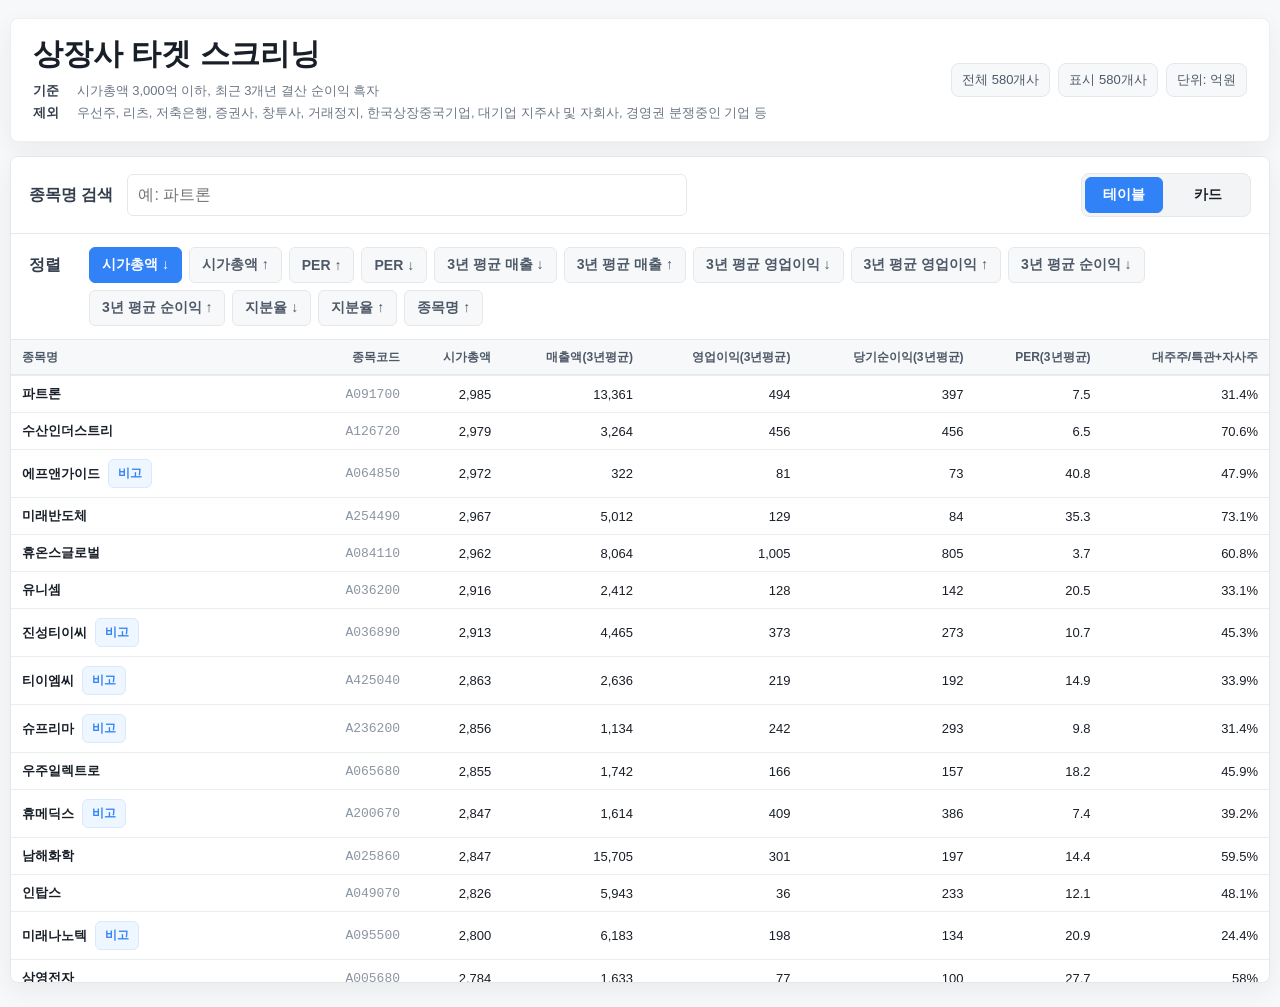
==== index.html @ 7d937a3d "Add files via upload" ====
<!doctype html>
<html lang="ko">
<head>
  <meta charset="utf-8">
  <meta name="viewport" content="width=device-width, initial-scale=1">
  <title>상장사 타겟 스크리닝</title>
  <link rel="stylesheet" href="styles.css">
</head>
<body>
  <main class="shell">
    <header class="topbar">
      <div>
        <h1>상장사 타겟 스크리닝</h1>
        <div class="criteria">
          <p><strong>기준</strong> 시가총액 3,000억 이하, 최근 3개년 결산 순이익 흑자</p>
          <p><strong>제외</strong> 우선주, 리츠, 저축은행, 증권사, 창투사, 거래정지, 한국상장중국기업, 대기업 지주사 및 자회사, 경영권 분쟁중인 기업 등</p>
        </div>
      </div>
      <div class="meta">
        <span id="rowCount">전체 0개사</span>
        <span id="visibleCount">표시 0개사</span>
        <span>단위: 억원</span>
      </div>
    </header>

    <section class="workspace">
      <section class="results" aria-label="List 탭 데이터">
        <div class="searchbar" aria-label="검색">
          <label for="searchInput">종목명 검색</label>
          <input id="searchInput" type="search" placeholder="예: 파트론">
          <div class="view-tabs" role="tablist" aria-label="보기 전환">
            <button class="active" id="tableViewBtn" type="button">테이블</button>
            <button id="cardViewBtn" type="button">카드</button>
          </div>
        </div>

        <div class="sort-panel" aria-label="정렬 기준">
          <span class="sort-label">정렬</span>
          <div class="sort-actions">
            <button type="button" class="sort-btn active" data-sort="marketCap-desc">시가총액 ↓</button>
            <button type="button" class="sort-btn" data-sort="marketCap-asc">시가총액 ↑</button>
            <button type="button" class="sort-btn" data-sort="avgPer-asc">PER ↑</button>
            <button type="button" class="sort-btn" data-sort="avgPer-desc">PER ↓</button>
            <button type="button" class="sort-btn" data-sort="avgRevenue-desc">3년 평균 매출 ↓</button>
            <button type="button" class="sort-btn" data-sort="avgRevenue-asc">3년 평균 매출 ↑</button>
            <button type="button" class="sort-btn" data-sort="avgOperatingProfit-desc">3년 평균 영업이익 ↓</button>
            <button type="button" class="sort-btn" data-sort="avgOperatingProfit-asc">3년 평균 영업이익 ↑</button>
            <button type="button" class="sort-btn" data-sort="avgNetIncome-desc">3년 평균 순이익 ↓</button>
            <button type="button" class="sort-btn" data-sort="avgNetIncome-asc">3년 평균 순이익 ↑</button>
            <button type="button" class="sort-btn" data-sort="majorShareholderRatio-desc">지분율 ↓</button>
            <button type="button" class="sort-btn" data-sort="majorShareholderRatio-asc">지분율 ↑</button>
            <button type="button" class="sort-btn" data-sort="name-asc">종목명 ↑</button>
          </div>
        </div>

        <div class="table-wrap" id="tableWrap">
          <table>
            <thead>
              <tr>
                <th>종목명</th>
                <th>종목코드</th>
                <th>시가총액</th>
                <th>매출액(3년평균)</th>
                <th>영업이익(3년평균)</th>
                <th>당기순이익(3년평균)</th>
                <th>PER(3년평균)</th>
                <th>대주주/특관+자사주</th>
              </tr>
            </thead>
            <tbody id="resultBody"></tbody>
          </table>
        </div>

        <div class="cards hidden" id="cardWrap"></div>
      </section>
    </section>
  </main>

  <div class="note-modal hidden" id="noteModal" role="dialog" aria-modal="true" aria-labelledby="noteTitle">
    <div class="note-dialog">
      <div class="note-dialog-head">
        <h2 id="noteTitle">비고</h2>
        <button type="button" id="noteClose" aria-label="닫기">닫기</button>
      </div>
      <p id="noteText"></p>
    </div>
  </div>

  <script src="data.js"></script>
  <script src="app.js"></script>
</body>
</html>
---- styles.css ----
:root {
  color-scheme: light;
  --ink: #191f28;
  --muted: #8b95a1;
  --line: #e5e8eb;
  --surface: #ffffff;
  --soft: #f2f4f6;
  --soft-2: #f9fafb;
  --green: #3182f6;
  --blue: #3182f6;
  --navy: #191f28;
  --gold: #9b6a19;
  --shadow: 0 8px 24px rgba(25, 31, 40, .06);
}

* { box-sizing: border-box; }

body {
  margin: 0;
  font-family: "Malgun Gothic", "Apple SD Gothic Neo", "Segoe UI", Arial, sans-serif;
  color: var(--ink);
  background: #f7f8fa;
}

button, input, select {
  font: inherit;
}

.shell {
  width: calc(100% - 20px);
  max-width: 1920px;
  margin: 0 auto;
  padding: 18px 0 24px;
}

.topbar {
  min-height: 86px;
  display: flex;
  align-items: center;
  justify-content: space-between;
  gap: 20px;
  padding: 18px 22px;
  background: var(--surface);
  border: 1px solid #edf0f2;
  border-radius: 8px;
  box-shadow: var(--shadow);
}

h1, h2, p { margin: 0; }

h1 {
  font-size: clamp(22px, 2.6vw, 30px);
  line-height: 1.15;
  letter-spacing: 0;
}

.criteria {
  display: grid;
  gap: 4px;
  margin-top: 10px;
  color: #6b7684;
  font-size: 13px;
  line-height: 1.45;
}

.criteria strong {
  display: inline-block;
  min-width: 34px;
  margin-right: 6px;
  color: #333d4b;
}

.meta {
  display: flex;
  flex-wrap: wrap;
  justify-content: flex-end;
  gap: 8px;
}

.meta span {
  padding: 7px 10px;
  border: 1px solid var(--line);
  border-radius: 8px;
  background: #f7f8fa;
  color: #4e5968;
  font-size: 13px;
  white-space: nowrap;
}

.workspace {
  display: block;
  margin-top: 14px;
}

.results {
  background: var(--surface);
  border: 1px solid var(--line);
  border-radius: 8px;
  box-shadow: var(--shadow);
}

label, .label {
  display: block;
  color: #2b3934;
  font-size: 13px;
  font-weight: 700;
}

input, select {
  width: 100%;
  height: 38px;
  margin-top: 7px;
  padding: 8px 10px;
  color: var(--ink);
  background: #ffffff;
  border: 1px solid var(--line);
  border-radius: 6px;
  outline: none;
}

input:focus, select:focus {
  border-color: var(--blue);
  box-shadow: 0 0 0 3px rgba(37, 99, 166, .14);
}

.searchbar {
  display: grid;
  grid-template-columns: auto minmax(360px, 560px) 1fr;
  align-items: center;
  gap: 14px;
  padding: 16px 18px;
  border-bottom: 1px solid var(--line);
  background: #ffffff;
}

.searchbar label {
  align-self: center;
  color: #333d4b;
  font-size: 16px;
  font-weight: 800;
}

.searchbar input {
  height: 42px;
  margin-top: 0;
  font-size: 16px;
}

button {
  min-height: 34px;
  padding: 7px 11px;
  border: 1px solid var(--line);
  border-radius: 6px;
  background: #f7faf8;
  color: var(--ink);
  cursor: pointer;
}

button:hover { border-color: #9fb1a9; }

.view-tabs button.active {
  color: #fff;
  border-color: var(--blue);
  background: var(--blue);
}

.results {
  min-width: 0;
  overflow: hidden;
}

.result-head {
  display: flex;
  align-items: center;
  justify-content: space-between;
  gap: 16px;
  padding: 15px 18px;
  border-bottom: 1px solid var(--line);
  background: linear-gradient(180deg, #ffffff 0%, #fbfcfb 100%);
}

h2 {
  font-size: 18px;
  line-height: 1.2;
}

#activeFilters {
  margin-top: 5px;
  color: var(--muted);
  font-size: 13px;
}

.view-tabs {
  display: flex;
  gap: 6px;
  justify-self: end;
  padding: 3px;
  border: 1px solid var(--line);
  border-radius: 8px;
  background: #f2f4f6;
}

.view-tabs button {
  min-width: 78px;
  min-height: 36px;
  border-color: transparent;
  background: transparent;
  font-size: 14px;
  font-weight: 700;
}

.sort-panel {
  display: flex;
  align-items: flex-start;
  gap: 12px;
  padding: 13px 18px;
  border-bottom: 1px solid var(--line);
  background: #ffffff;
}

.sort-label {
  flex: 0 0 auto;
  min-width: 48px;
  padding-top: 8px;
  color: #333d4b;
  font-size: 16px;
  font-weight: 900;
}

.sort-actions {
  display: flex;
  flex-wrap: wrap;
  gap: 7px;
}

.sort-btn {
  min-height: 36px;
  padding: 7px 12px;
  color: #4e5968;
  background: #f7f8fa;
  border-color: var(--line);
  font-size: 14px;
  font-weight: 700;
}

.sort-btn.active {
  color: #fff;
  background: var(--blue);
  border-color: var(--blue);
}

.table-wrap {
  overflow: auto;
  max-height: calc(100vh - 258px);
  background: #fff;
}

table {
  width: max-content;
  min-width: 100%;
  border-collapse: separate;
  border-spacing: 0;
  font-size: 13px;
}

th, td {
  padding: 9px 11px;
  border-bottom: 1px solid #e8eeeb;
  text-align: right;
  white-space: nowrap;
  vertical-align: middle;
}

th {
  position: sticky;
  top: 0;
  z-index: 1;
  color: #4e5968;
  background: #f7f8fa;
  font-size: 12px;
  font-weight: 800;
  box-shadow: inset 0 -1px 0 var(--line);
}

th:nth-child(1),
td:nth-child(1) {
  text-align: left;
}

tbody tr:hover { background: #f9fafb; }

.watch {
  width: 34px;
  min-height: 30px;
  padding: 0;
  color: var(--gold);
  background: #fffaf0;
  border-color: #ead9b7;
}

.watch.on {
  color: #fff;
  background: var(--gold);
  border-color: var(--gold);
}

.score {
  display: inline-block;
  min-width: 42px;
  padding: 5px 8px;
  border-radius: 999px;
  color: #fff;
  background: var(--blue);
  text-align: center;
  font-weight: 800;
}

.name {
  display: flex;
  align-items: center;
  gap: 8px;
  font-weight: 700;
}

.code {
  color: var(--muted);
  font-family: Consolas, "Segoe UI", monospace;
}

.note-btn {
  min-height: 28px;
  padding: 5px 9px;
  color: var(--blue);
  background: #eef6ff;
  border-color: #d8e9ff;
  font-size: 12px;
  font-weight: 800;
  flex: 0 0 auto;
}

.no-note {
  display: none;
  color: #b0b8c1;
  font-size: 13px;
}

.cards {
  display: grid;
  grid-template-columns: repeat(auto-fill, minmax(430px, 1fr));
  gap: 12px;
  padding: 14px;
}

.cards.hidden, .hidden { display: none; }

.company-card {
  min-height: 204px;
  padding: 14px;
  border: 1px solid var(--line);
  border-radius: 8px;
  background: #ffffff;
  box-shadow: 0 8px 18px rgba(25, 31, 40, .05);
}

.card-top {
  display: flex;
  align-items: flex-start;
  justify-content: space-between;
  gap: 12px;
}

.card-actions {
  display: flex;
  align-items: center;
  gap: 8px;
}

.card-top h3 {
  margin: 0 0 4px;
  font-size: 18px;
  line-height: 1.2;
}

.per-chip {
  flex: 0 0 auto;
  padding: 6px 9px;
  color: #fff;
  background: var(--blue);
  border-radius: 999px;
  font-size: 12px;
  line-height: 1;
}

.card-grid {
  display: grid;
  grid-template-columns: 1fr 1fr;
  gap: 9px 12px;
  margin-top: 14px;
}

.card-grid span {
  display: block;
  color: var(--muted);
  font-size: 12px;
}

.card-grid strong {
  display: block;
  margin-top: 3px;
  font-size: 15px;
}

.empty {
  padding: 46px;
  text-align: center;
  color: var(--muted);
}

.note-modal {
  position: fixed;
  inset: 0;
  z-index: 20;
  display: grid;
  place-items: center;
  padding: 20px;
  background: rgba(25, 31, 40, .36);
}

.note-modal.hidden {
  display: none;
}

.note-dialog {
  width: min(560px, 100%);
  padding: 18px;
  background: #fff;
  border-radius: 8px;
  box-shadow: 0 18px 44px rgba(25, 31, 40, .18);
}

.note-dialog-head {
  display: flex;
  align-items: center;
  justify-content: space-between;
  gap: 12px;
  margin-bottom: 14px;
}

.note-dialog-head h2 {
  font-size: 18px;
}

#noteClose {
  min-height: 32px;
}

#noteText {
  color: #333d4b;
  font-size: 15px;
  line-height: 1.65;
  word-break: keep-all;
}

@media (max-width: 980px) {
  .shell { width: min(100% - 20px, 760px); }
  .topbar, .result-head { align-items: flex-start; flex-direction: column; }
  .searchbar { grid-template-columns: 1fr; }
  .table-wrap { max-height: none; }
}

@media (max-width: 560px) {
  th, td { padding: 9px 10px; }
}
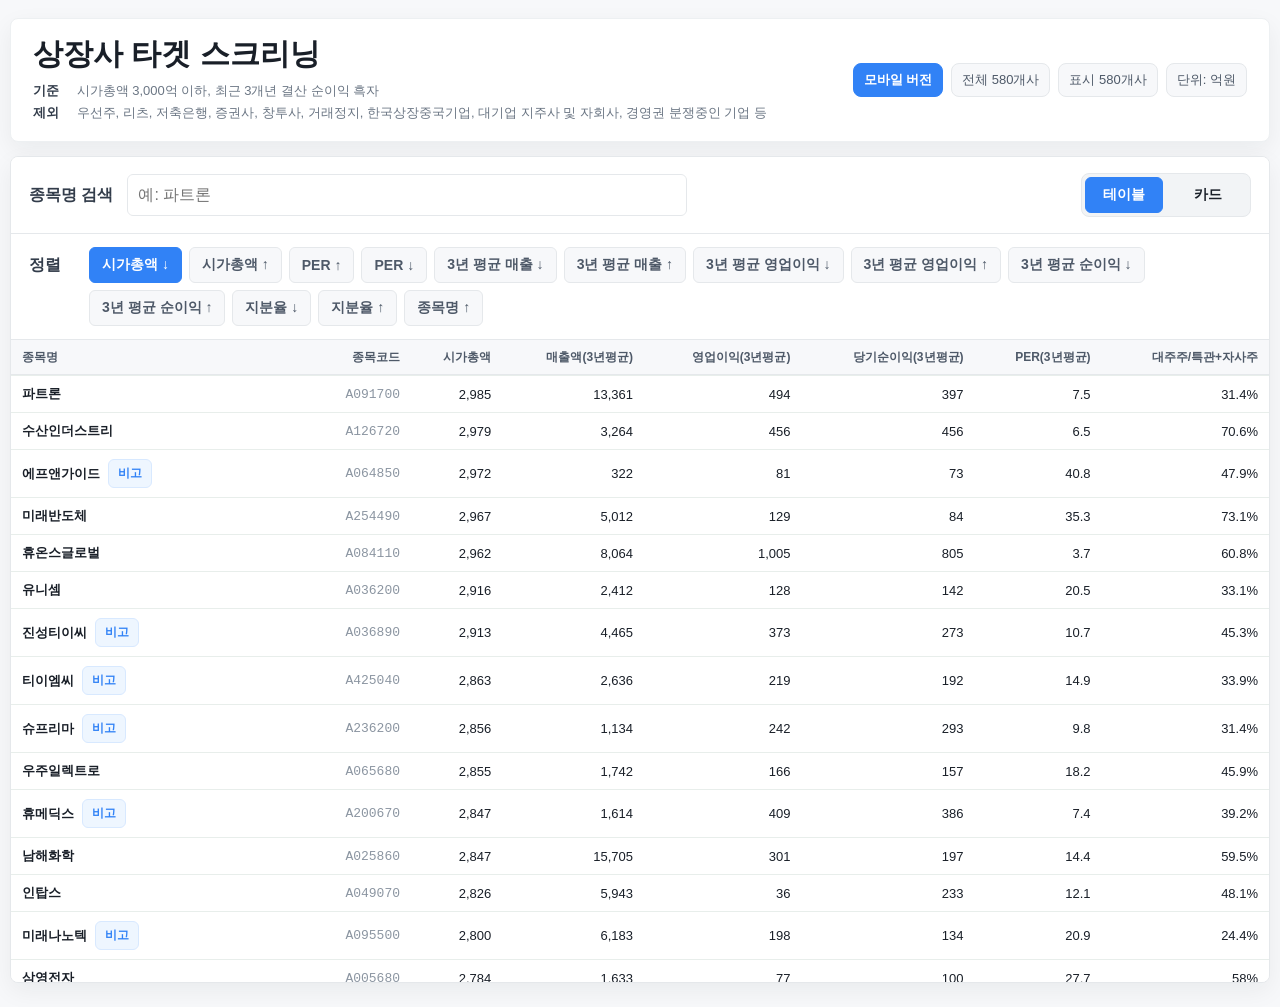
==== commit 4ed4e92c: "Add files via upload" ====
--- a/index.html
+++ b/index.html
@@ -17,6 +17,7 @@
         </div>
       </div>
       <div class="meta">
+        <a class="mobile-link" href="mobile.html">모바일 버전</a>
         <span id="rowCount">전체 0개사</span>
         <span id="visibleCount">표시 0개사</span>
         <span>단위: 억원</span>
--- a/styles.css
+++ b/styles.css
@@ -87,6 +87,21 @@
   white-space: nowrap;
 }
 
+.mobile-link {
+  display: inline-flex;
+  align-items: center;
+  min-height: 31px;
+  padding: 7px 10px;
+  color: #fff;
+  background: var(--blue);
+  border: 1px solid var(--blue);
+  border-radius: 8px;
+  font-size: 13px;
+  font-weight: 800;
+  text-decoration: none;
+  white-space: nowrap;
+}
+
 .workspace {
   display: block;
   margin-top: 14px;
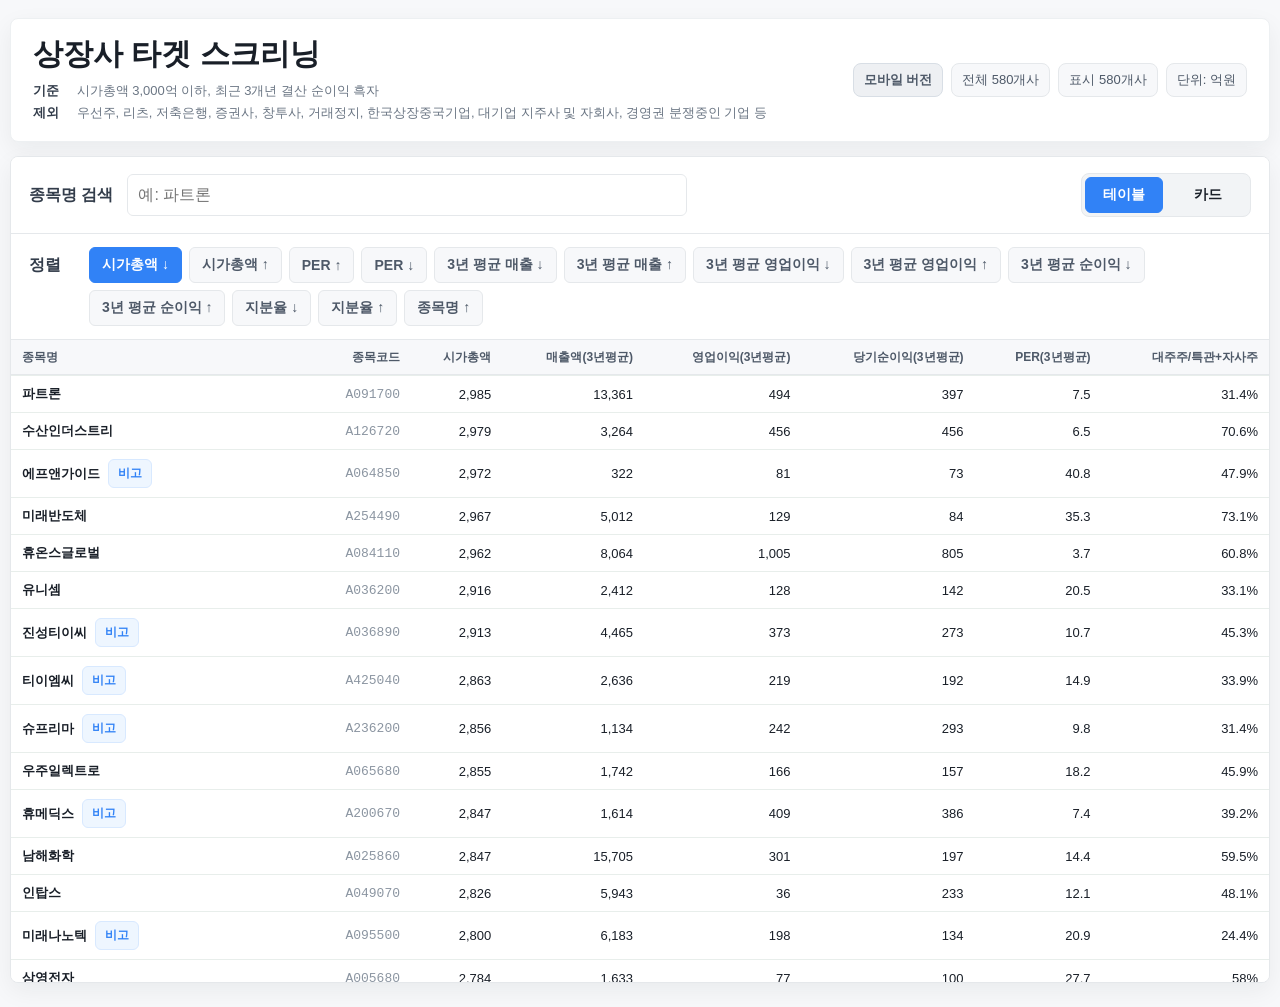
==== commit a1aed93a: "Add files via upload" ====
--- a/index.html
+++ b/index.html
@@ -4,6 +4,11 @@
   <meta charset="utf-8">
   <meta name="viewport" content="width=device-width, initial-scale=1">
   <title>상장사 타겟 스크리닝</title>
+  <script>
+    if (window.innerWidth <= 760 && !window.location.pathname.endsWith("/mobile.html")) {
+      window.location.replace("mobile.html");
+    }
+  </script>
   <link rel="stylesheet" href="styles.css">
 </head>
 <body>
--- a/styles.css
+++ b/styles.css
@@ -92,14 +92,19 @@
   align-items: center;
   min-height: 31px;
   padding: 7px 10px;
-  color: #fff;
-  background: var(--blue);
-  border: 1px solid var(--blue);
+  color: #4e5968;
+  background: #eef0f3;
+  border: 1px solid #d8dee5;
   border-radius: 8px;
   font-size: 13px;
   font-weight: 800;
   text-decoration: none;
   white-space: nowrap;
+}
+
+.mobile-link:hover {
+  background: #e5e8eb;
+  border-color: #c9d1d9;
 }
 
 .workspace {
